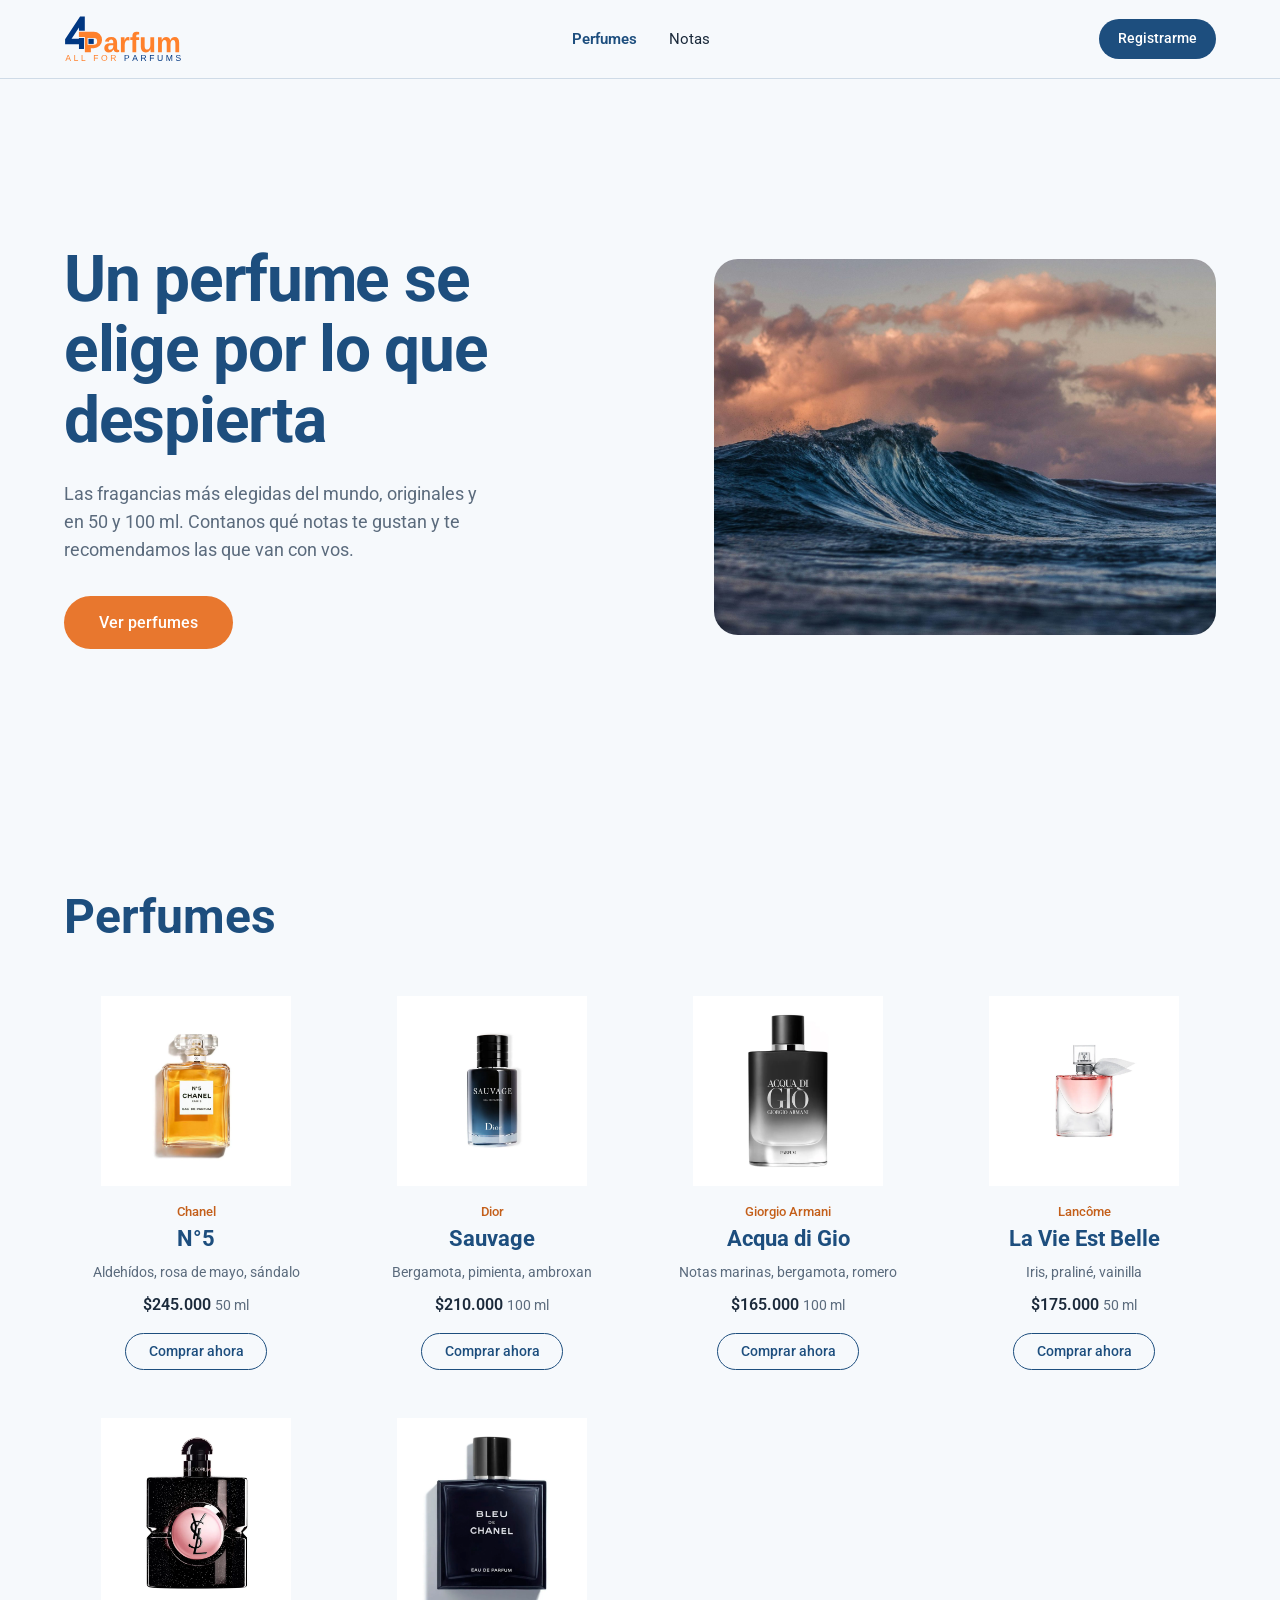
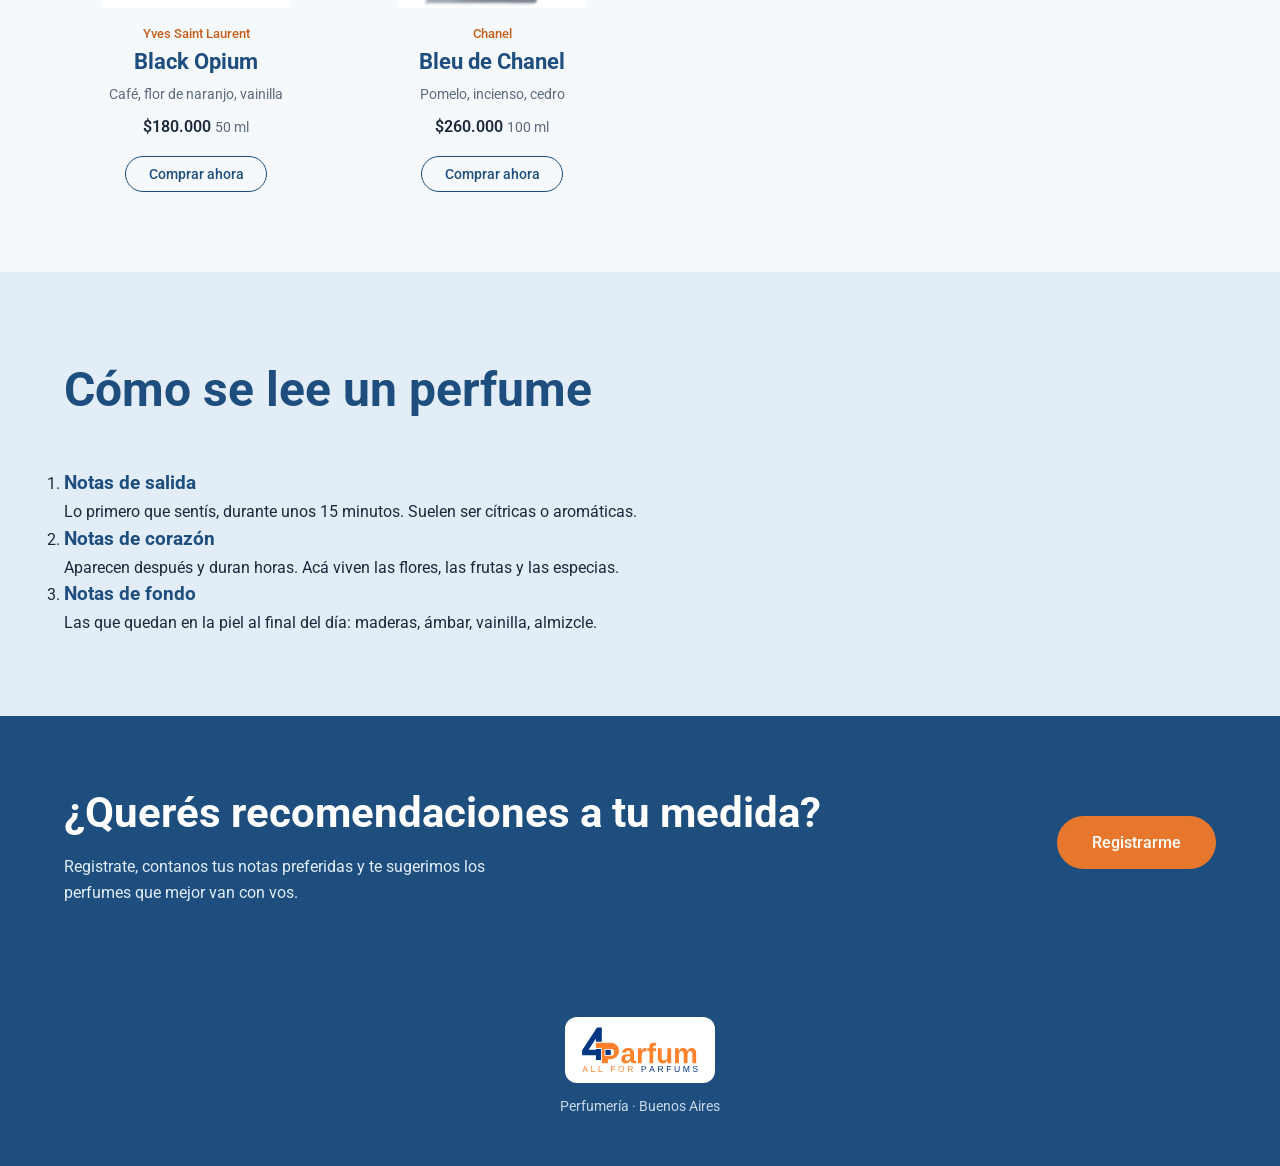
==== index.html @ 25e63cc4 "first commit" ====
<!DOCTYPE html>
<html lang="es">
<head>
    <meta charset="UTF-8">
    <meta name="viewport" content="width=device-width, initial-scale=1.0">
    <title>4-parfurm · Perfumería</title>
    <link rel="preconnect" href="https://fonts.googleapis.com">
    <link href="https://fonts.googleapis.com/css2?family=Roboto:wght@400;500;700&display=swap" rel="stylesheet">
    <link rel="stylesheet" href="styles.css">
</head>
<body>

    <header class="cabecera">
        <a class="logo" href="index.html">
            <img class="logo-icono" src="img/logo-4parfum.svg" alt="4Parfum · All for parfums">
        </a>
        <nav>
            <a href="index.html#catalogo" class="activo">Perfumes</a>
            <a href="index.html#notas">Notas</a>
        </nav>
        <a href="registro.html" class="boton-registro">Registrarme</a>
    </header>

    <main>
        <section class="portada">
            <div>
                <h1>Un perfume se elige por lo que despierta</h1>
                <p>Las fragancias más elegidas del mundo, originales y en 50 y 100 ml. Contanos qué notas te gustan y te recomendamos las que van con vos.</p>
                <a href="#catalogo" class="boton-principal">Ver perfumes</a>
            </div>
            <img class="portada-imagen" src="img/ola.jpg" alt="Ola rompiendo en el mar al atardecer">
        </section>

        <section class="catalogo" id="catalogo">
            <h2>Perfumes</h2>
            <div class="grilla-productos">

                <article class="producto">
                    <div class="foto-producto">
                        <img src="img/chanel-n5.jpg" alt="Frasco de Chanel N°5">
                    </div>
                    <p class="marca">Chanel</p>
                    <h3>N°5</h3>
                    <p class="notas-producto">Aldehídos, rosa de mayo, sándalo</p>
                    <p class="precio">$245.000 <span>50 ml</span></p>
                    <button type="button" class="comprar">Comprar ahora</button>
                </article>

                <article class="producto">
                    <div class="foto-producto">
                        <img src="img/dior-sauvage.jpg" alt="Frasco de Dior Sauvage">
                    </div>
                    <p class="marca">Dior</p>
                    <h3>Sauvage</h3>
                    <p class="notas-producto">Bergamota, pimienta, ambroxan</p>
                    <p class="precio">$210.000 <span>100 ml</span></p>
                    <button type="button" class="comprar">Comprar ahora</button>
                </article>

                <article class="producto">
                    <div class="foto-producto">
                        <img src="img/acqua-di-gio.jpg" alt="Frasco de Acqua di Gio">
                    </div>
                    <p class="marca">Giorgio Armani</p>
                    <h3>Acqua di Gio</h3>
                    <p class="notas-producto">Notas marinas, bergamota, romero</p>
                    <p class="precio">$165.000 <span>100 ml</span></p>
                    <button type="button" class="comprar">Comprar ahora</button>
                </article>

                <article class="producto">
                    <div class="foto-producto">
                        <img src="img/la-vie-est-belle.jpg" alt="Frasco de La Vie Est Belle">
                    </div>
                    <p class="marca">Lancôme</p>
                    <h3>La Vie Est Belle</h3>
                    <p class="notas-producto">Iris, praliné, vainilla</p>
                    <p class="precio">$175.000 <span>50 ml</span></p>
                    <button type="button" class="comprar">Comprar ahora</button>
                </article>

                <article class="producto">
                    <div class="foto-producto">
                        <img src="img/black-opium.jpg" alt="Frasco de Black Opium">
                    </div>
                    <p class="marca">Yves Saint Laurent</p>
                    <h3>Black Opium</h3>
                    <p class="notas-producto">Café, flor de naranjo, vainilla</p>
                    <p class="precio">$180.000 <span>50 ml</span></p>
                    <button type="button" class="comprar">Comprar ahora</button>
                </article>

                <article class="producto">
                    <div class="foto-producto">
                        <img src="img/bleu-de-chanel.jpg" alt="Frasco de Bleu de Chanel">
                    </div>
                    <p class="marca">Chanel</p>
                    <h3>Bleu de Chanel</h3>
                    <p class="notas-producto">Pomelo, incienso, cedro</p>
                    <p class="precio">$260.000 <span>100 ml</span></p>
                    <button type="button" class="comprar">Comprar ahora</button>
                </article>

            </div>
        </section>

        <section class="notas" id="notas">
            <h2>Cómo se lee un perfume</h2>
            <ol class="piramide">
                <li>
                    <h3>Notas de salida</h3>
                    <p>Lo primero que sentís, durante unos 15 minutos. Suelen ser cítricas o aromáticas.</p>
                </li>
                <li>
                    <h3>Notas de corazón</h3>
                    <p>Aparecen después y duran horas. Acá viven las flores, las frutas y las especias.</p>
                </li>
                <li>
                    <h3>Notas de fondo</h3>
                    <p>Las que quedan en la piel al final del día: maderas, ámbar, vainilla, almizcle.</p>
                </li>
            </ol>
        </section>

        <section class="invitacion">
            <div>
                <h2>¿Querés recomendaciones a tu medida?</h2>
                <p>Registrate, contanos tus notas preferidas y te sugerimos los perfumes que mejor van con vos.</p>
            </div>
            <a href="registro.html" class="boton-principal">Registrarme</a>
        </section>
    </main>

    <footer class="pie">
        <div class="logo">
            <img class="logo-icono" src="img/logo-4parfum.svg" alt="4Parfum · All for parfums">
        </div>
        <p>Perfumería · Buenos Aires</p>
    </footer>

</body>
</html>
---- styles.css ----
*,
*::before,
*::after {
    box-sizing: border-box;
    margin: 0;
    padding: 0;
}

body {
    font-family: 'Roboto', Arial, sans-serif;
    background: #f6f9fc;
    line-height: 1.6;
    color: #1b2a3b;
}

h1, h2, h3 {
    font-weight: 700;
    color: #1d4e7e;
}

.cabecera {
    position: sticky;
    top: 0;
    z-index: 10;
    display: flex;
    align-items: center;
    justify-content: space-between;
    gap: 1rem;
    padding: 1rem 5vw;
    background: rgba(246, 249, 252, 0.92);
    backdrop-filter: blur(6px); 
    border-bottom: 1px solid #cfdbe7;
}

.logo {
    display: inline-flex;
}

.logo-icono {
    height: 46px;
    display: block;
}

.cabecera nav {
    display: flex;
    gap: 2rem;
}

.cabecera nav a {
    color: #1b2a3b;
    text-decoration: none;
    font-size: 0.95rem;
}

.cabecera nav a:hover {
    color: #e8772e;
}

.cabecera nav a.activo {
    color: #1d4e7e;
    font-weight: 600;
}

.boton-registro {
    background: #1d4e7e;
    color: #fff;
    text-decoration: none;
    padding: 0.5rem 1.2rem;
    border-radius: 999px;
    font-size: 0.9rem;
    font-weight: 500;
}

.boton-registro:hover {
    background: #13355a;
}

.boton-registro.activo {
    background: #e8772e;
}

.portada {
    display: grid;
    grid-template-columns: 1.2fr 1fr; 
    align-items: center;
    gap: 3rem;
    padding: 5rem 5vw 4rem;
    min-height: 80vh;
}

.portada h1 {
    font-size: clamp(2.4rem, 5vw, 4.2rem); 
    line-height: 1.1;
    letter-spacing: -0.02em;
    margin-bottom: 1.5rem;
    max-width: 12ch;
}

.portada p {
    font-size: 1.1rem;
    color: #5b6b7d;
    max-width: 42ch;
    margin-bottom: 2rem;
}

.boton-principal {
    display: inline-block;
    background: #e8772e;
    color: #fff;
    text-decoration: none;
    padding: 0.85rem 2.2rem;
    border-radius: 999px;
    font-weight: 500;
}

.boton-principal:hover {
    background: #c45f1a;
}

.portada-imagen {
    width: 100%;
    aspect-ratio: 4 / 3;
    object-fit: cover;     
    border-radius: 24px;
    display: block;
}

.catalogo,
.notas,
.registro {
    padding: 5rem 5vw;
}
.catalogo h2,
.notas h2,
.registro-intro h2 {
    font-size: clamp(2rem, 4vw, 3rem);
    margin-bottom: 2.5rem;
}
.grilla-productos {
    display: grid;
    grid-template-columns: repeat(auto-fill, minmax(230px, 1fr)); 
    gap: 3rem 2rem;
}
.producto {
    text-align: center;
}
.foto-producto {
    height: 190px;
    margin-bottom: 1rem;
}
.foto-producto img {
    width: 100%;
    height: 100%;
    object-fit: contain; 
    border-radius: 14px;
}
.marca {
    font-size: 0.8rem;
    color: #c45f1a;
    font-weight: 500;
}
.producto h3 {
    font-size: 1.35rem;
}
.notas-producto {
    font-size: 0.9rem;
    color: #5b6b7d;
    margin: 0.25rem 0 0.5rem;
}
.precio {
    font-weight: 600;
    margin-bottom: 1rem;
}
.precio span {
    font-weight: 400;
    color: #5b6b7d;
    font-size: 0.85rem;
}
.comprar {
    background: transparent;
    color: #1d4e7e;
    border: 1.5px solid #1d4e7e;
    padding: 0.55rem 1.4rem;
    border-radius: 999px;
    font-size: 0.9rem;
}
.comprar:hover {
    background: #1d4e7e;
    color: #fff;
}

.notas {
    background: #e2edf7;
}

.invitacion {
    background: #1d4e7e;
    color: #e2edf7;
    padding: 4rem 5vw;
    display: flex;
    align-items: center;
    justify-content: space-between;
    gap: 2rem;
    flex-wrap: wrap;
}

.invitacion h2 {
    color: #fff;
    font-size: clamp(1.8rem, 3.5vw, 2.6rem);
    margin-bottom: 0.5rem;
}

.invitacion p {
    max-width: 50ch;
}

.registro {
    min-height: calc(100vh - 160px); 
    display: grid;
    grid-template-columns: 1fr 1.4fr;
    gap: 4rem;
    align-items: start;
}

.registro-intro {
    position: sticky; 
    top: 7rem;
}

.registro-intro p {
    color: #5b6b7d;
    font-size: 1.1rem;
    max-width: 38ch;
}

.tarjeta-registro {
    background: #ffffff;
    border-radius: 24px;
    border: 1px solid #cfdbe7;
    padding: 2.5rem;
    width: 100%;
    max-width: 680px;
}

.titulo-form {
    font-size: 2rem;
    text-align: center;
    margin-bottom: 0.25rem;
}

.titulo-form + p {
    text-align: center;
    color: #5b6b7d;
    margin-bottom: 2rem;
    font-size: 0.95rem;
}

form {
    display: flex;
    flex-direction: column;  
    gap: 1.5rem;
}

fieldset {
    border: 1px solid #cfdbe7;
    border-radius: 14px;
    padding: 1.5rem;
}

fieldset:hover {
    border-color: #a9bfd4;
}

legend {
    font-size: 1.15rem;
    font-weight: 700;
    color: #1d4e7e;
    padding: 0 0.6rem;
}

fieldset > div {
    margin-bottom: 1.2rem;
}

fieldset > div:last-child {
    margin-bottom: 0;
}

label {
    display: block;
    font-weight: 500;
    font-size: 0.9rem;
    color: #1b2a3b;
    margin-bottom: 0.35rem;
    cursor: pointer;
}

input[type="text"],
input[type="email"],
input[type="tel"],
input[type="date"],
input[type="password"],
select,
textarea {
    width: 100%;
    padding: 0.7rem 1rem;
    border: 1.5px solid #cfdbe7;
    border-radius: 10px;
    font-size: 0.95rem;
    font-family: inherit;
    color: #1b2a3b;
    background: #f6f9fc;
    outline: none;
}

select:focus,
textarea:focus {
    border-color: #1d4e7e;
    box-shadow: 0 0 0 3px rgba(29, 78, 126, 0.15);
    background: #ffffff;
}

input::placeholder,
textarea::placeholder {
    color: #8fa1b3;
    font-style: italic;
}

select {
    appearance: none;
    padding-right: 2.5rem;
    cursor: pointer;
}

input[type="radio"],
input[type="checkbox"] {
    width: 18px;
    height: 18px;
    border: 1.5px solid #9db3c8;
    margin-right: 0.45rem;
    vertical-align: middle;
    cursor: pointer;
    background: #fff;
}

input[type="radio"] {
    border-radius: 50%;
}

input[type="checkbox"] {
    border-radius: 4px;
}

input[type="radio"]:checked {
    border-color: #1d4e7e;
    background: #1d4e7e;
    box-shadow: inset 0 0 0 4px #ffffff;
}

input[type="checkbox"]:checked {
    border-color: #1d4e7e;
    background: #1d4e7e;
}

input[type="radio"]:hover,
input[type="checkbox"]:hover {
    border-color: #1d4e7e;
}

input[type="radio"]:focus-visible,
input[type="checkbox"]:focus-visible {
    outline: 2px solid #e8772e;
    outline-offset: 2px;
}

fieldset > div > div {
    display: flex;
    flex-wrap: wrap;
    gap: 0.6rem 0.75rem;
    margin-top: 0.3rem;
}

fieldset > div > div label {
    display: inline-flex;
    align-items: center;
    font-weight: 400;
    font-size: 0.9rem;
    margin-bottom: 0;
    padding: 0.4rem 0.85rem;
    border-radius: 999px;
    background: #f6f9fc;
    border: 1px solid #cfdbe7;
}

fieldset > div > div label:has(input:checked) {
    background: #e2edf7;
    border-color: #1d4e7e;
    color: #1d4e7e;
    font-weight: 500;
}

fieldset > div > div label:has(input[name="notas"]:checked) {
    border-color: #e8772e;
    background: #fde7d6;
    color: #c45f1a;
}

form > div:has(input[name="terminos"]) {
    display: flex;
    align-items: flex-start;
    padding: 0.5rem 0;
}

form > div:has(input[name="terminos"]) label {
    display: inline-flex;
    align-items: center;
    flex-wrap: wrap;
    gap: 0.25rem;
    font-weight: 400;
    font-size: 0.9rem;
}

form > div:has(input[name="terminos"]) a {
    color: #1d4e7e;
    text-decoration: underline;
    text-decoration-color: #e8772e;
    font-weight: 600;
}

form > div:has(input[name="terminos"]) a:hover {
    color: #e8772e;
}

button {
    font-family: inherit;
    font-size: 1rem;
    font-weight: 500;
    padding: 0.75rem 2rem;
    border: none;
    border-radius: 999px;
    cursor: pointer;
    display: inline-flex;
    align-items: center;
    justify-content: center;
}

button[type="submit"] {
    background: #e8772e;
    color: white;
}

button[type="submit"]:hover {
    background: #c45f1a;
    transform: translateY(-2px);
    box-shadow: 0 8px 18px rgba(232, 119, 46, 0.35);
}

button[type="submit"]:active {
    transform: translateY(0);
    box-shadow: none;
}

button[type="reset"] {
    background: transparent;
    color: #5b6b7d;
    border: 1.5px solid #cfdbe7;
}

button[type="reset"]:hover {
    border-color: #5b6b7d;
    color: #1b2a3b;
}

input:valid:not(:placeholder-shown):not([type="radio"]):not([type="checkbox"]) {
    border-color: #4f9a6a; 
}

input:invalid:not(:placeholder-shown):not(:focus):not([type="radio"]):not([type="checkbox"]) {
    border-color: #c0392b; 
}

label:has(+ input[required])::after,
label:has(+ select[required])::after {
    content: ' *';
    color: #c0392b;
    font-weight: 600;
}

.pie {
    background: #1d4e7e;
    color: #c9d9ea;
    text-align: center;
    padding: 3rem 5vw;
    font-size: 0.9rem;
}

.pie .logo {
    background: #ffffff;
    padding: 0.6rem 1rem;
    border-radius: 12px;
    margin-bottom: 0.75rem;
}
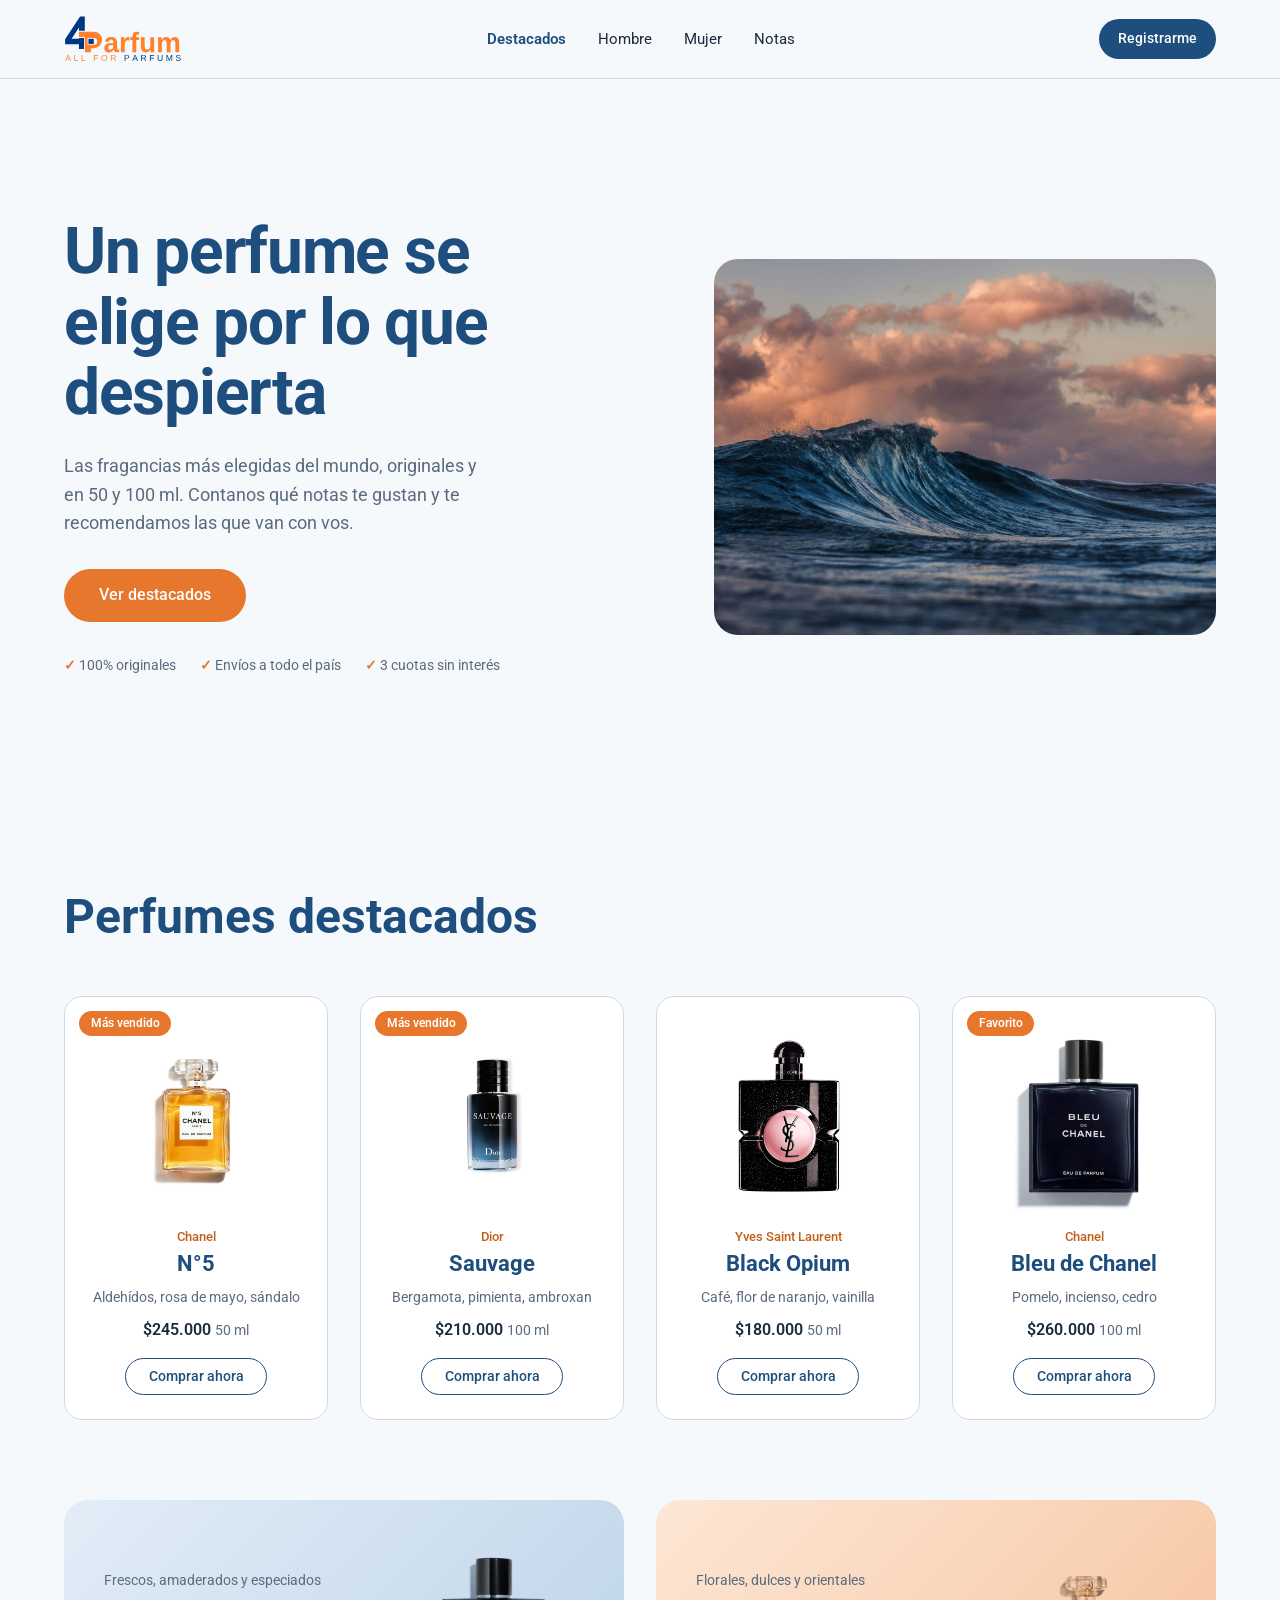
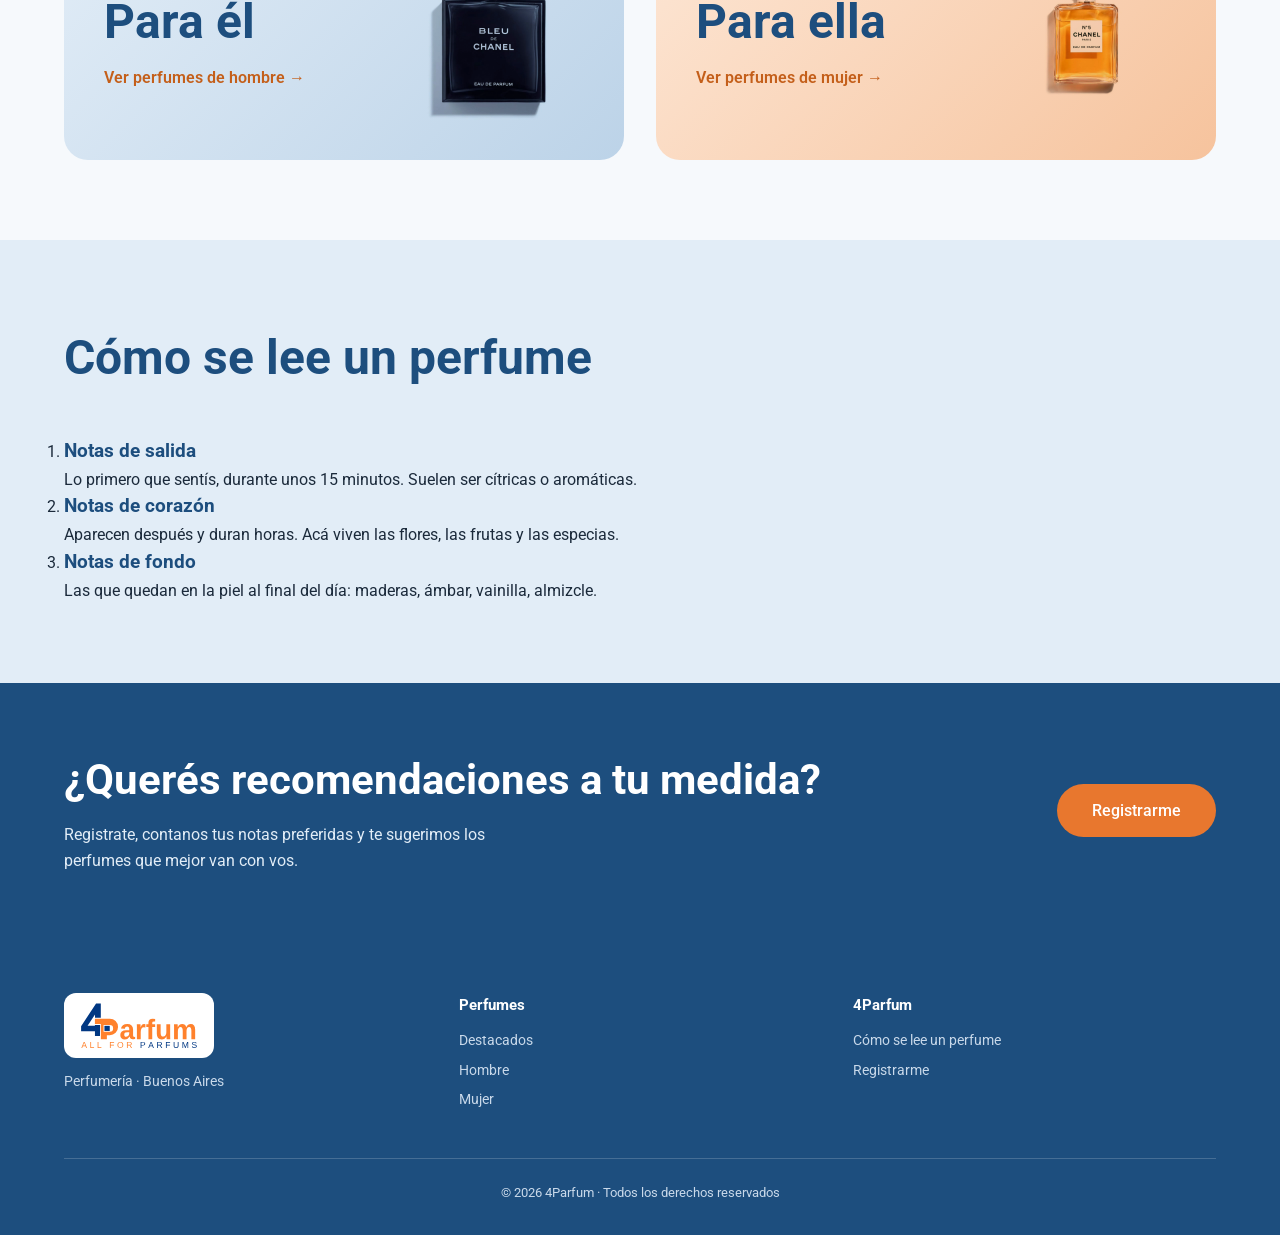
==== commit 0a30c5d9: "2.0" ====
--- a/index.html
+++ b/index.html
@@ -15,7 +15,9 @@
             <img class="logo-icono" src="img/logo-4parfum.svg" alt="4Parfum · All for parfums">
         </a>
         <nav>
-            <a href="index.html#catalogo" class="activo">Perfumes</a>
+            <a href="index.html#destacados" class="activo">Destacados</a>
+            <a href="hombre.html">Hombre</a>
+            <a href="mujer.html">Mujer</a>
             <a href="index.html#notas">Notas</a>
         </nav>
         <a href="registro.html" class="boton-registro">Registrarme</a>
@@ -26,16 +28,22 @@
             <div>
                 <h1>Un perfume se elige por lo que despierta</h1>
                 <p>Las fragancias más elegidas del mundo, originales y en 50 y 100 ml. Contanos qué notas te gustan y te recomendamos las que van con vos.</p>
-                <a href="#catalogo" class="boton-principal">Ver perfumes</a>
+                <a href="#destacados" class="boton-principal">Ver destacados</a>
+                <ul class="ventajas">
+                    <li>100% originales</li>
+                    <li>Envíos a todo el país</li>
+                    <li>3 cuotas sin interés</li>
+                </ul>
             </div>
             <img class="portada-imagen" src="img/ola.jpg" alt="Ola rompiendo en el mar al atardecer">
         </section>
 
-        <section class="catalogo" id="catalogo">
-            <h2>Perfumes</h2>
+        <section class="catalogo" id="destacados">
+            <h2>Perfumes destacados</h2>
             <div class="grilla-productos">
 
                 <article class="producto">
+                    <span class="etiqueta">Más vendido</span>
                     <div class="foto-producto">
                         <img src="img/chanel-n5.jpg" alt="Frasco de Chanel N°5">
                     </div>
@@ -47,6 +55,7 @@
                 </article>
 
                 <article class="producto">
+                    <span class="etiqueta">Más vendido</span>
                     <div class="foto-producto">
                         <img src="img/dior-sauvage.jpg" alt="Frasco de Dior Sauvage">
                     </div>
@@ -54,28 +63,6 @@
                     <h3>Sauvage</h3>
                     <p class="notas-producto">Bergamota, pimienta, ambroxan</p>
                     <p class="precio">$210.000 <span>100 ml</span></p>
-                    <button type="button" class="comprar">Comprar ahora</button>
-                </article>
-
-                <article class="producto">
-                    <div class="foto-producto">
-                        <img src="img/acqua-di-gio.jpg" alt="Frasco de Acqua di Gio">
-                    </div>
-                    <p class="marca">Giorgio Armani</p>
-                    <h3>Acqua di Gio</h3>
-                    <p class="notas-producto">Notas marinas, bergamota, romero</p>
-                    <p class="precio">$165.000 <span>100 ml</span></p>
-                    <button type="button" class="comprar">Comprar ahora</button>
-                </article>
-
-                <article class="producto">
-                    <div class="foto-producto">
-                        <img src="img/la-vie-est-belle.jpg" alt="Frasco de La Vie Est Belle">
-                    </div>
-                    <p class="marca">Lancôme</p>
-                    <h3>La Vie Est Belle</h3>
-                    <p class="notas-producto">Iris, praliné, vainilla</p>
-                    <p class="precio">$175.000 <span>50 ml</span></p>
                     <button type="button" class="comprar">Comprar ahora</button>
                 </article>
 
@@ -91,6 +78,7 @@
                 </article>
 
                 <article class="producto">
+                    <span class="etiqueta">Favorito</span>
                     <div class="foto-producto">
                         <img src="img/bleu-de-chanel.jpg" alt="Frasco de Bleu de Chanel">
                     </div>
@@ -102,6 +90,25 @@
                 </article>
 
             </div>
+        </section>
+
+        <section class="categorias">
+            <a href="hombre.html" class="categoria hombre">
+                <div>
+                    <p>Frescos, amaderados y especiados</p>
+                    <h2>Para él</h2>
+                    <span>Ver perfumes de hombre →</span>
+                </div>
+                <img src="img/bleu-de-chanel.jpg" alt="">
+            </a>
+            <a href="mujer.html" class="categoria mujer">
+                <div>
+                    <p>Florales, dulces y orientales</p>
+                    <h2>Para ella</h2>
+                    <span>Ver perfumes de mujer →</span>
+                </div>
+                <img src="img/chanel-n5.jpg" alt="">
+            </a>
         </section>
 
         <section class="notas" id="notas">
@@ -132,10 +139,26 @@
     </main>
 
     <footer class="pie">
-        <div class="logo">
-            <img class="logo-icono" src="img/logo-4parfum.svg" alt="4Parfum · All for parfums">
+        <div class="pie-columnas">
+            <div>
+                <div class="logo">
+                    <img class="logo-icono" src="img/logo-4parfum.svg" alt="4Parfum · All for parfums">
+                </div>
+                <p>Perfumería · Buenos Aires</p>
+            </div>
+            <div>
+                <h4>Perfumes</h4>
+                <a href="index.html#destacados">Destacados</a>
+                <a href="hombre.html">Hombre</a>
+                <a href="mujer.html">Mujer</a>
+            </div>
+            <div>
+                <h4>4Parfum</h4>
+                <a href="index.html#notas">Cómo se lee un perfume</a>
+                <a href="registro.html">Registrarme</a>
+            </div>
         </div>
-        <p>Perfumería · Buenos Aires</p>
+        <p class="pie-legal">© 2026 4Parfum · Todos los derechos reservados</p>
     </footer>
 
 </body>
--- a/styles.css
+++ b/styles.css
@@ -6,6 +6,11 @@
     padding: 0;
 }
 
+html {
+    scroll-behavior: smooth;
+    scroll-padding-top: 5rem;
+}
+
 body {
     font-family: 'Roboto', Arial, sans-serif;
     background: #f6f9fc;
@@ -50,6 +55,7 @@
     color: #1b2a3b;
     text-decoration: none;
     font-size: 0.95rem;
+    transition: color 0.2s;
 }
 
 .cabecera nav a:hover {
@@ -69,6 +75,7 @@
     border-radius: 999px;
     font-size: 0.9rem;
     font-weight: 500;
+    transition: background 0.2s;
 }
 
 .boton-registro:hover {
@@ -111,10 +118,29 @@
     padding: 0.85rem 2.2rem;
     border-radius: 999px;
     font-weight: 500;
+    transition: background 0.2s, transform 0.2s, box-shadow 0.2s;
 }
 
 .boton-principal:hover {
     background: #c45f1a;
+    transform: translateY(-2px);
+    box-shadow: 0 8px 18px rgba(232, 119, 46, 0.35);
+}
+
+.ventajas {
+    list-style: none;
+    display: flex;
+    flex-wrap: wrap;
+    gap: 0.5rem 1.5rem;
+    margin-top: 2rem;
+    font-size: 0.9rem;
+    color: #5b6b7d;
+}
+
+.ventajas li::before {
+    content: '✓ ';
+    color: #e8772e;
+    font-weight: 700;
 }
 
 .portada-imagen {
@@ -130,21 +156,60 @@
 .registro {
     padding: 5rem 5vw;
 }
+.catalogo h1,
 .catalogo h2,
 .notas h2,
 .registro-intro h2 {
     font-size: clamp(2rem, 4vw, 3rem);
     margin-bottom: 2.5rem;
 }
+.catalogo h1:has(+ .bajada) {
+    margin-bottom: 0.5rem;
+}
+.bajada {
+    color: #5b6b7d;
+    font-size: 1.1rem;
+    margin-bottom: 2.5rem;
+}
 .grilla-productos {
     display: grid;
     grid-template-columns: repeat(auto-fill, minmax(230px, 1fr)); 
     gap: 3rem 2rem;
 }
 .producto {
+    position: relative;
+    display: flex;
+    flex-direction: column;
+    align-items: center;
     text-align: center;
+    background: #ffffff;
+    border: 1px solid #cfdbe7;
+    border-radius: 18px;
+    padding: 1.5rem 1.25rem;
+    transition: transform 0.25s, box-shadow 0.25s, border-color 0.25s;
+}
+.producto:hover {
+    transform: translateY(-6px);
+    border-color: #a9bfd4;
+    box-shadow: 0 16px 32px rgba(29, 78, 126, 0.14);
+}
+.etiqueta {
+    position: absolute;
+    top: 0.9rem;
+    left: 0.9rem;
+    z-index: 1;
+    background: #e8772e;
+    color: #fff;
+    font-size: 0.72rem;
+    font-weight: 600;
+    padding: 0.2rem 0.7rem;
+    border-radius: 999px;
+}
+.etiqueta.nuevo {
+    background: #1d4e7e;
 }
 .foto-producto {
+    width: 100%;
     height: 190px;
     margin-bottom: 1rem;
 }
@@ -153,6 +218,10 @@
     height: 100%;
     object-fit: contain; 
     border-radius: 14px;
+    transition: transform 0.35s;
+}
+.producto:hover .foto-producto img {
+    transform: scale(1.07);
 }
 .marca {
     font-size: 0.8rem;
@@ -183,10 +252,73 @@
     padding: 0.55rem 1.4rem;
     border-radius: 999px;
     font-size: 0.9rem;
+    margin-top: auto;
+    transition: background 0.2s, color 0.2s;
 }
 .comprar:hover {
     background: #1d4e7e;
     color: #fff;
+}
+
+.categorias {
+    display: grid;
+    grid-template-columns: repeat(auto-fit, minmax(300px, 1fr));
+    gap: 2rem;
+    padding: 0 5vw 5rem;
+}
+
+.categoria {
+    display: flex;
+    align-items: center;
+    justify-content: space-between;
+    gap: 1.5rem;
+    min-height: 240px;
+    padding: 2.5rem;
+    border-radius: 24px;
+    text-decoration: none;
+    color: #1b2a3b;
+    overflow: hidden;
+    transition: transform 0.25s, box-shadow 0.25s;
+}
+
+.categoria.hombre {
+    background: linear-gradient(135deg, #e2edf7, #bcd3e8);
+}
+
+.categoria.mujer {
+    background: linear-gradient(135deg, #fde7d6, #f6c39d);
+}
+
+.categoria:hover {
+    box-shadow: 0 16px 32px rgba(29, 78, 126, 0.18);
+}
+
+.categoria h2 {
+    font-size: clamp(2rem, 4vw, 3rem);
+    line-height: 1.1;
+    margin: 0.25rem 0 1rem;
+}
+
+.categoria p {
+    font-size: 0.9rem;
+    color: #5b6b7d;
+}
+
+.categoria span {
+    font-weight: 600;
+    color: #c45f1a;
+}
+
+.categoria img {
+    height: 180px;
+    max-width: 40%;
+    object-fit: contain;
+    mix-blend-mode: multiply;
+    transition: transform 0.35s;
+}
+
+.categoria:hover img {
+    transform: scale(1.05);
 }
 
 .notas {
@@ -489,9 +621,14 @@
 .pie {
     background: #1d4e7e;
     color: #c9d9ea;
-    text-align: center;
-    padding: 3rem 5vw;
-    font-size: 0.9rem;
+    padding: 3.5rem 5vw 2rem;
+    font-size: 0.9rem;
+}
+
+.pie-columnas {
+    display: grid;
+    grid-template-columns: repeat(auto-fit, minmax(170px, 1fr));
+    gap: 2rem;
 }
 
 .pie .logo {
@@ -500,3 +637,29 @@
     border-radius: 12px;
     margin-bottom: 0.75rem;
 }
+
+.pie h4 {
+    color: #ffffff;
+    font-size: 0.95rem;
+    margin-bottom: 0.75rem;
+}
+
+.pie a {
+    display: block;
+    color: #c9d9ea;
+    text-decoration: none;
+    margin-bottom: 0.4rem;
+    transition: color 0.2s;
+}
+
+.pie a:hover {
+    color: #e8772e;
+}
+
+.pie-legal {
+    margin-top: 2.5rem;
+    padding-top: 1.5rem;
+    border-top: 1px solid rgba(255, 255, 255, 0.18);
+    text-align: center;
+    font-size: 0.8rem;
+}
